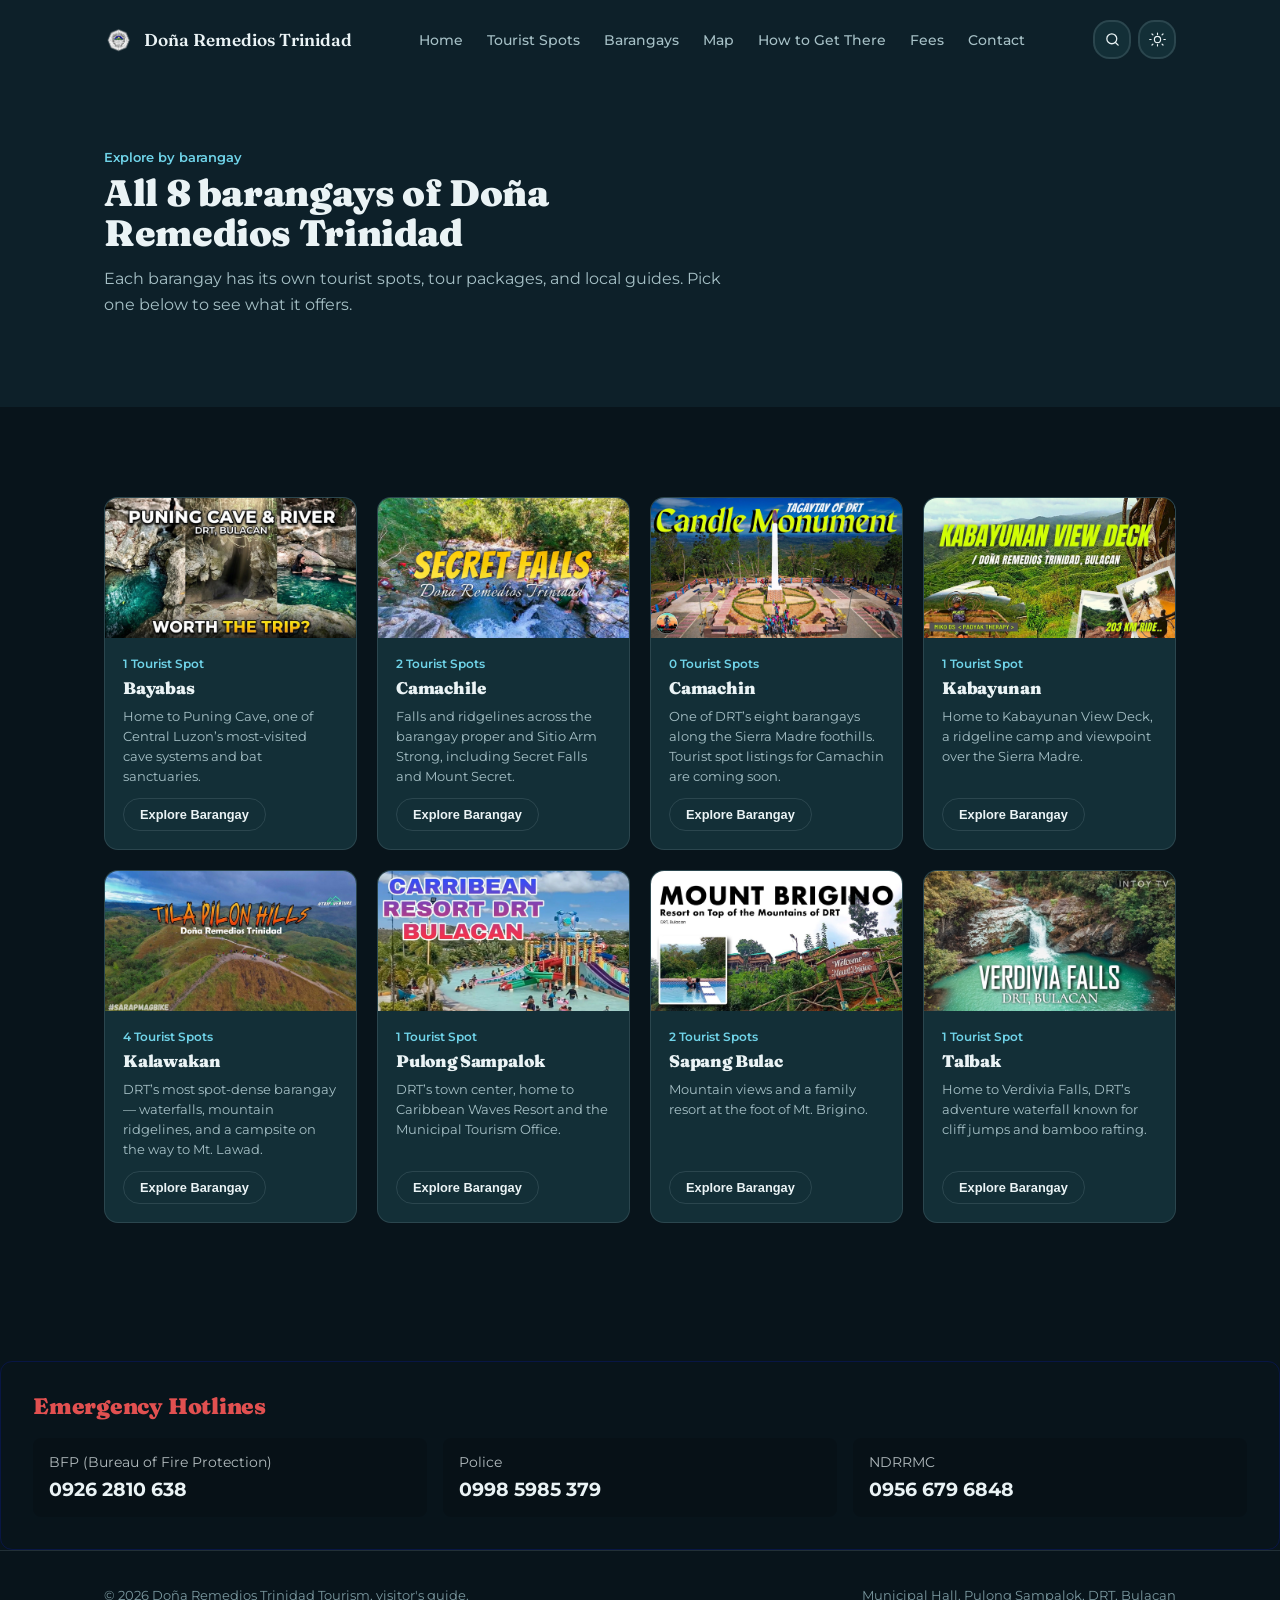
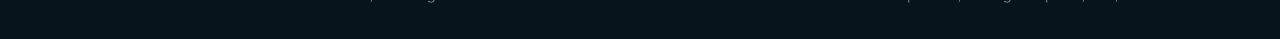
==== barangay/index.html @ 6a5c83a4 "Add files via upload" ====
<!DOCTYPE html>
<html lang="en">
<head>
<meta charset="UTF-8">
<meta name="viewport" content="width=device-width, initial-scale=1.0">
<title>Explore by Barangay — Doña Remedios Trinidad Tourism Guide</title>
<link rel="preconnect" href="https://fonts.googleapis.com">
<link rel="preconnect" href="https://fonts.gstatic.com" crossorigin>
<link rel="stylesheet" href="https://api.fontshare.com/v2/css?f[]=switzer@400,500,600,700,800&display=swap">
<link href="https://fonts.googleapis.com/css2?family=Fraunces:ital,opsz,wght@0,9..144,300;0,9..144,400;0,9..144,500;0,9..144,600;0,9..144,700;0,9..144,900;1,9..144,500&family=Montserrat:wght@400;500;600;700;800&family=Shrikhand&family=Beau+Rivage&display=swap" rel="stylesheet">
<link rel="stylesheet" href="../styles.css">
<link rel="stylesheet" href="barangays.css">
</head>
<body>

<nav id="nav">
  <div class="navwrap">
    <a href="../index.html" class="logo">
      <img src="../icon/Drtlogo.png" alt="DRT Tourism">
      Doña Remedios Trinidad
    </a>
    <ul class="navlinks" id="navlinks">
      <li><a href="../index.html">Home</a></li>
      <li><a href="../index.html#spots">Tourist Spots</a></li>
      <li><a href="index.html">Barangays</a></li>
      <li><a href="../index.html#map">Map</a></li>
      <li><a href="../index.html#getting-there">How to Get There</a></li>
      <li><a href="../index.html#fees">Fees</a></li>
      <li><a href="../index.html#contact">Contact</a></li>
    </ul>
    <div class="navtools">
      <button class="icon-btn" id="searchToggle" aria-label="Search" title="Search">
        <svg width="17" height="17" viewBox="0 0 24 24" fill="none"><circle cx="11" cy="11" r="7" stroke="currentColor" stroke-width="1.8"/><path d="M20 20L16.5 16.5" stroke="currentColor" stroke-width="1.8" stroke-linecap="round"/></svg>
      </button>
      <button class="icon-btn" id="themeToggle" aria-label="Toggle theme" title="Dark / light mode">
        <svg width="17" height="17" viewBox="0 0 24 24" fill="none"><path d="M12 3v2M12 19v2M4.2 4.2l1.4 1.4M18.4 18.4l1.4 1.4M3 12H1M23 12h-2M4.2 19.8l1.4-1.4M18.4 5.6l1.4-1.4" stroke="currentColor" stroke-width="1.6" stroke-linecap="round"/><circle cx="12" cy="12" r="4.4" stroke="currentColor" stroke-width="1.6"/></svg>
      </button>
      <button class="hamburger" id="hamburger" aria-label="Menu"><span></span><span></span><span></span></button>
    </div>
  </div>
</nav>
<div id="searchBox">
  <div class="wrap">
    <svg width="18" height="18" viewBox="0 0 24 24" fill="none"><circle cx="11" cy="11" r="7" stroke="currentColor" stroke-width="1.8"/><path d="M20 20L16.5 16.5" stroke="currentColor" stroke-width="1.8" stroke-linecap="round"/></svg>
    <input type="text" id="searchInput" placeholder="Search barangays…">
    <button class="icon-btn" id="searchClose">✕</button>
  </div>
  <div id="searchResults"></div>
</div>

<section id="brgy-directory-hero">
  <div class="wrap">
    <div class="section-head">
      <div class="eyebrow">Explore by barangay</div>
      <h2>All 8 barangays of Doña Remedios Trinidad</h2>
      <p>Each barangay has its own tourist spots, tour packages, and local guides. Pick one below to see what it offers.</p>
    </div>
  </div>
</section>

<section id="brgy-directory">
  <div class="wrap">
    <div class="brgy-directory-grid" id="brgyDirectoryGrid"></div>
  </div>
</section>

<div class="emergency-hotlines">
  <h3 id="emergency">Emergency Hotlines</h3>
  <div class="hotline-grid">
    <div class="hotline-card">
      <span class="hotline-label">BFP (Bureau of Fire Protection)</span>
      <a href="tel:09262810638" class="hotline-number">0926 2810 638</a>
    </div>
    <div class="hotline-card">
      <span class="hotline-label">Police</span>
      <a href="tel:09985985379" class="hotline-number">0998 5985 379</a>
    </div>
    <div class="hotline-card">
      <span class="hotline-label">NDRRMC</span>
      <a href="tel:09566796848" class="hotline-number">0956 679 6848</a>
    </div>
  </div>
</div>

<footer>
  <div class="wrap footer-inner">
    <span>&#xA9; 2026 Doña Remedios Trinidad Tourism, visitor's guide.</span>
    <span>Municipal Hall, Pulong Sampalok, DRT, Bulacan</span>
  </div>
</footer>

<script src="../data.js"></script>
<script src="barangay-data.js"></script>
<script src="barangay.js"></script>
</body>
</html>
---- styles.css ----
:root {
    --bg: #08141b;
    --bg-alt: #0d2029;
    --surface: #132f37;
    --surface-2: #1d4048;
    --text: #eaf3f5;
    --text-dim: #a6c0c6;
    --text-faint: #7b99a0;
    --fern: #2fa0b8;
    --river: #6fd3e8;
    --clay: #51727a;
    --border: rgba(166, 192, 198, 0.16);
    --shadow: rgba(2, 10, 14, 0.45);
    --radius-sm: 6px;
    --radius-md: 14px;
    --radius-lg: 26px;
    --maxw: 1160px;

    --drt-forest: #1f3a2e;
    --drt-moss: #4c7a5d;
    --drt-sand: #efe8d6;
    --drt-paper: #faf8f2;
    --drt-ochre: #c97d2e;
    --drt-ink: #262218;
}

body.light {
    --bg: #f3f7fa;
    --bg-alt: #e7eff3;
    --surface: #ffffff;
    --surface-2: #f5f9fa;
    --text: #10161a;
    --text-dim: #33454c;
    --text-faint: #566680;
    --fern: #1e6f86;
    --river: #177c93;
    --clay: #51727a;
    --border: rgba(16, 22, 26, 0.12);
    --shadow: rgba(16, 22, 26, 0.10);
}
.drt-marquee-eyebrow{
    
    color: var(--text);
}
h2.drt-marquee-title,
.drt-marquee-title{
    color: var(--text) !important;
    font-family: 'Shrikhand', cursive;
    font-weight: 400 !important;
    font-optical-sizing: auto;
    font-variation-settings: normal;
}.drt-marquee-title{
    color: var(--text);
    font-family: 'Shrikhand', cursive;
}
.icon-btn.active {
    background: var(--fern);
    color: #fff;
    border-color: var(--fern);
}


@media (prefers-reduced-motion: reduce) {
    * {
        transition-duration: 0.001ms !important;
    }
}


* {
    box-sizing: border-box;
    margin: 0;
    padding: 0;
}

html {
    scroll-behavior: smooth;
}

.logo img {
    height: 28px;
    width: auto;
}

body {
    font-family: 'Montserrat', sans-serif;
    background: var(--bg);
    color: var(--text);
    -webkit-font-smoothing: antialiased;
}

h1,
h2,
h3,
h4 {
    font-family: 'Fraunces', serif;
    font-weight: 900;
    font-optical-sizing: none;
    font-variation-settings: 'opsz' 9;
    letter-spacing: -0.01em;
    line-height: 1.1;
}
a {
    color: inherit;
    text-decoration: none;
}

img {
    max-width: 100%;
    display: block;
}

ul {
    list-style: none;
}

.wrap {
    max-width: var(--maxw);
    margin: 0 auto;
    padding: 0 clamp(20px, 5vw, 44px);
}

section {
    padding: 90px 0;
}

.eyebrow {
    font-size: .8rem;
    color: var(--river);
    font-weight: 600;
}

.section-head {
    max-width: 620px;
    margin-bottom: 40px;
}

.section-head.small {
    margin-bottom: 24px;
}

.section-head h2 {
    font-size: clamp(1.6rem, 3vw, 2.3rem);
    margin-top: 8px;
}

.section-head p {
    color: var(--text-dim);
    margin-top: 12px;
    font-size: 1rem;
    line-height: 1.6;
}

.btn {
    display: inline-flex;
    align-items: center;
    gap: 8px;
    padding: 12px 24px;
    border-radius: 100px;
    font-weight: 600;
    font-size: .92rem;
    border: 1px solid transparent;
    cursor: pointer;
    transition: background .2s ease, border-color .2s ease;
    font-family: 'Inter', sans-serif;
}

.btn-primary {
    background: var(--fern);
    color: #fff;
}

.btn-primary:hover {
    background: var(--river);
}

.btn-outline {
    background: transparent;
    color: var(--text);
    border-color: var(--border);
}

.btn-outline:hover {
    border-color: var(--fern);
    color: var(--fern);
}

:focus-visible {
    outline: 2px solid var(--river);
    outline-offset: 3px;
}

/* ============ NAV ============ */
#nav {
    position: fixed;
    top: 0;
    left: 0;
    right: 0;
    z-index: 500;
    background: transparent;
    border-bottom: 1px solid transparent;
    padding: 20px 0;
    transition: background .3s ease, padding .3s ease, border-color .3s ease;
}

#nav.scrolled {
    background: var(--bg);
    padding: 12px 0;
    border-bottom: 1px solid var(--border);
}

section {
    scroll-margin-top: 80px;
}

#nav .navwrap {
    max-width: var(--maxw);
    margin: 0 auto;
    padding: 0 clamp(20px, 5vw, 44px);
    display: flex;
    align-items: center;
    justify-content: space-between;
}

.logo {
    font-family: 'Fraunces', serif;
    font-weight: 600;
    font-size: 1.08rem;
    display: flex;
    align-items: center;
    gap: 9px;
}

.logo svg {
    width: 24px;
    height: 24px;
    color: var(--fern);
}

.navlinks {
    display: flex;
    gap: 24px;
}

.navlinks a {
    font-size: .86rem;
    color: var(--text-dim);
    font-weight: 500;
}

.navlinks a:hover {
    color: var(--river);
}

.hamburger {
    display: none;
    flex-direction: column;
    gap: 6px;
    background: none;
    border: none;
    cursor: pointer;
    padding: 6px;
}

.hamburger span {
    width: 22px;
    height: 2px;
    background: var(--text);
    display: block;
    transition: .2s;
}

.navtools {
    display: flex;
    align-items: center;
    gap: 7px;
}

.icon-btn {
    width: 38px;
    height: 39px;
    border-radius: 43%;
    border: 2px solid var(--border);
    background: var(--surface);
    display: flex;
    align-items: center;
    justify-content: center;
    cursor: pointer;
    color: var(--text);
    flex-shrink: 0;
    transition: border-color .2s, color .2s;
}

.icon-btn:hover {
    border-color: var(--river);
    color: var(--river);
}

#searchBox {
    position: fixed;
    top: 0;
    left: 0;
    right: 0;
    background: var(--bg);
    z-index: 600;
    padding: 20px 0;
    transform: translateY(-100%);
    transition: transform .3s ease;
    border-bottom: 1px solid var(--border);
}

#searchBox.open {
    transform: translateY(0);
}

#searchBox .wrap {
    display: flex;
    gap: 14px;
    align-items: center;
}

#searchBox input {
    flex: 1;
    background: var(--surface);
    border: 1px solid var(--border);
    border-radius: 100px;
    padding: 12px 20px;
    color: var(--text);
    font-size: 1rem;
    font-family: 'Inter', sans-serif;
}

#searchResults {
    max-width: var(--maxw);
    margin: 12px auto 0;
    padding: 0 clamp(20px, 5vw, 44px);
    display: flex;
    flex-direction: column;
    gap: 6px;
    max-height: 60vh;
    overflow-y: auto;
}

#searchResults div {
    padding: 10px 14px;
    border-radius: var(--radius-sm);
    cursor: pointer;
    color: var(--text-dim);
    font-size: .92rem;
}

#searchResults div:hover {
    background: var(--surface);
    color: var(--text);
}

@media(max-width:900px) {
    .navlinks {
        position: fixed;
        top: 0;
        right: 0;
        height: 100vh;
        width: min(300px, 80vw);
        background: var(--bg);
        flex-direction: column;
        padding: 90px 30px 40px;
        gap: 20px;
        transform: translateX(100%);
        transition: transform .3s ease;
        box-shadow: -16px 0 32px var(--shadow);
        z-index: 550;
    }

    .navlinks.open {
        transform: translateX(0);
    }

    .hamburger {
        display: flex;
    }
}

/* ============ HOME ============ */
#home {
    position: relative;
    min-height: 100svh;
    padding: 0;
    overflow: hidden;
    display: flex;
    flex-direction: column;
}

.hero-media {
    position: absolute;
    inset: 0;
    z-index: 0;
}

.hero-media img {
    width: 100%;
    height: 100%;
    object-fit: cover;
}

.hero-scrim {
    position: absolute;
    inset: 0;
    z-index: 1;
    background: linear-gradient(180deg, rgba(4, 8, 16, .45) 0%, rgba(4, 8, 16, .78) 55%, var(--bg) 100%);
}

.hero-inner {
    position: relative;
    z-index: 2;
    max-width: 680px;
    flex: 1;
    display: flex;
    flex-direction: column;
    justify-content: center;
    padding-top: 73px;
    padding-bottom: 0px;
    padding-left: clamp(16px, 3vw, 28px);
    margin: 160px;
}
@media(max-width:900px){
    .hero-inner{
        align-self: fle-start;
        width:100%;
        max-width: 90%;
        padding-left: clamp(32px, 5vw, 24px);
        padding-right: clamp(20px, 5vw, 24px);
        margin:0;
        text-align:left;
    }
    .hero-title{ font-size:clamp(2rem, 9vw, 3rem); }
    .hero-title .line.accent{ font-size:clamp(2.2rem, 9.5vw, 3.4rem); }
}
.hero-eyebrow {
    display: inline-flex;
    align-items: center;
    gap: 10px;
    padding: 7px 16px 7px 8px;
    border: 1px solid rgba(255, 255, 255, 0.18);
    border-radius: 100px;
    font-size: .82rem;
    color: rgba(255, 255, 255, .85);
    margin-bottom: 26px;
    background: rgba(14, 24, 38, .35);
    backdrop-filter: blur(6px);
    animation: heroUp .7s ease both;
}

.hero-eyebrow .dot {
    width: 8px;
    height: 8px;
    border-radius: 50%;
    background: var(--river);
    box-shadow: 0 0 0 4px rgba(111, 211, 232, .28);
}

.hero-title {
    font-family: 'Switzer', 'Inter', sans-serif;
    font-size: clamp(2.6rem, 7vw, 4.6rem);
    font-weight: 800;
    letter-spacing: 0.07em;
    color: #fff;
}

.hero-title .line {
    font-family: 'Beau Rivage', cursive;
    display: block;
    font-size : 29px;
    animation: heroUp .8s ease both;
}

.hero-title .line.accent {
    font-family: 'Fraunces', serif;
    font-weight: bold;
    font-style: oblique;
    color: white;
    font-size: 50px;
    line-height: 0.97;
    margin-top: 2px;
    animation-delay: .08s;
    letter-spacing: 0;
}

.hero-tagline {
    font-size: 12px;
    color: rgba(255, 255, 255, .88);
    margin: 20px 0 8px;
    font-style: italic;
    font-weight: 580;
    animation: heroUp .8s ease .16s both;
}

.hero-desc {
    color: rgba(255, 255, 255, .78);
    font-size: 15px;
    max-width: 520px;
    line-height: 1.6;
    margin-bottom: 22px;
    animation: heroUp .8s ease .24s both;
}

.hero-ctas {
    display: flex;
    gap: 15px;
    flex-wrap: wrap;
    animation: heroUp .8s ease .32s both;
}

.hero-ctas .btn-outline {
    color: #fff;
    border-color: rgba(255, 255, 255, .4);
}

.hero-ctas .btn-outline:hover {
    border-color: var(--fern);
    color: #fff;
    background: rgba(255, 255, 255, .08);
}

@keyframes heroUp {
    from {
        opacity: 0;
        transform: translateY(16px);
    }

    to {
        opacity: 1;
        transform: translateY(0);
    }
}

.home-below {
    position: relative;
    z-index: 2;
    padding-top: 31px;
    padding-bottom: 42px;
}

.home-below .section-head h2 {
    color: #fff;
}

@media(prefers-reduced-motion:reduce) {

    .hero-eyebrow,
    .hero-title .line,
    .hero-tagline,
    .hero-desc,
    .hero-ctas {
        animation: none;
    }
}

.featured-grid {
    display: grid;
    grid-template-columns: repeat(3, 1fr);
    gap: 22px;
    margin-bottom: 50px;
}

.featured-card {
    background: var(--surface);
    border: 1px solid var(--border);
    border-radius: var(--radius-md);
    overflow: hidden;
    cursor: pointer;
}

.featured-card .fc-media {
    height: 150px;
}

.featured-card .fc-media img,
.featured-card .fc-media svg {
    width: 100%;
    height: 100%;
    object-fit: cover;
}

.featured-card .fc-body {
    padding: 16px 18px;
}

.featured-card h4 {
    font-size: 1.02rem;
}

.featured-card .loc {
    color: var(--river);
    font-size: .76rem;
    font-weight: 600;
    margin-top: 4px;
}

@media(max-width:900px) {
    .featured-grid {
        grid-template-columns: 1fr 1fr;
    }
}

@media(max-width:560px) {
    .featured-grid {
        grid-template-columns: 1fr;
    }
}

.quicknav {
    display: flex;
    flex-wrap: wrap;
    gap: 12px;
    border-top: 1px solid var(--border);
    padding-top: 28px;
}

.quicknav a {
    padding: 9px 18px;
    border-radius: 100px;
    border: 1px solid var(--border);
    font-size: .85rem;
    color: var(--text-dim);
    font-weight: 500;
}

.quicknav a:hover {
    border-color: var(--fern);
    color: var(--fern);
}

/* ============ TOURIST SPOTS ============ */
#spots {
    background: var(--bg-alt);
}

.spot-filters {
    display: flex;
    gap: 10px;
    flex-wrap: wrap;
    margin-bottom: 30px;
}

.filter-btn {
    padding: 9px 18px;
    border-radius: 100px;
    border: 1px solid var(--border);
    background: transparent;
    color: var(--text-dim);
    font-size: .84rem;
    cursor: pointer;
    font-family: 'Inter', sans-serif;
    font-weight: 500;
}

.filter-btn.active {
    background: var(--fern);
    color: #fff;
    border-color: var(--fern);
}

.spot-grid {
    display: grid;
    grid-template-columns: repeat(3, 1fr);
    gap: 24px;
}

.spot-card {
    background: var(--surface);
    border: 1px solid var(--border);
    border-radius: var(--radius-md);
    overflow: hidden;
    cursor: pointer;
    display: flex;
    flex-direction: column;
}

.spot-media {
    height: 180px;
}

.spot-media img,
.spot-media svg {
    width: 100%;
    height: 100%;
    object-fit: cover;
}

.spot-body {
    padding: 20px;
    display: flex;
    flex-direction: column;
    gap: 8px;
    flex: 1;
}

.spot-body .loc {
    color: var(--river);
    font-size: .76rem;
    font-weight: 600;
}

.spot-body h3 {
    font-size: 1.12rem;
}

.spot-body p {
    color: var(--text-dim);
    font-size: .88rem;
    line-height: 1.55;
    flex: 1;
}

.spot-facts {
    display: flex;
    flex-wrap: wrap;
    gap: 8px;
    font-size: .76rem;
    color: var(--text-faint);
}

.spot-facts span {
    border: 1px solid var(--border);
    border-radius: 100px;
    padding: 4px 10px;
    display: inline-flex;
    align-items: center;
    gap: 5px;
}

.meta-icon {
    width: 14px;
    height: 14px;
    object-fit: contain;
    display: inline-block;
    vertical-align: -2px;
    margin-right: 5px;
}
.meta-icon {
    filter: brightness(0) invert(1);
    transition: filter 0.3s ease;
}

body.light .meta-icon {
    filter: none;
}

.dm-meta .k {
    display: flex;
    align-items: center;
}

@media(max-width:980px) {
    .spot-grid {
        grid-template-columns: 1fr 1fr;
    }
}

@media(max-width:620px) {
    .spot-grid {
        grid-template-columns: 1fr;
    }
}

/* ============ MAP ============ */
.map-grid {
    display: grid;
    grid-template-columns: 1.3fr 1fr;
    gap: 28px;
    align-items: start;
}

.map-frame {
    border-radius: var(--radius-lg);
    overflow: hidden;
    border: 1px solid var(--border);
    height: 420px;
}

.map-frame iframe {
    width: 100%;
    height: 100%;
    border: 0;
}

.map-list {
    display: flex;
    flex-direction: column;
    gap: 12px;
    max-height: 420px;
    overflow-y: auto;
}

.map-item {
    background: var(--surface);
    border: 1px solid var(--border);
    border-radius: var(--radius-md);
    padding: 16px;
    cursor: pointer;
}

.map-item.active {
    border-color: var(--fern);
}

.map-item h4 {
    font-size: .96rem;
    font-weight: 600;
    font-family: 'Inter', sans-serif;
}

.map-item p {
    color: var(--text-faint);
    font-size: .78rem;
    margin-top: 4px;
}

@media(max-width:900px) {
    .map-grid {
        grid-template-columns: 1fr;
    }

    .map-frame {
        height: 320px;
    }

    .map-list {
        max-height: none;
    }
}

/* ============ HOW TO GET THERE ============ */
.route-steps {
    display: flex;
    flex-direction: column;
    gap: 0;
    max-width: 720px;
}

.route-step {
    display: grid;
    grid-template-columns: 44px 1fr;
    gap: 18px;
    padding-bottom: 28px;
    position: relative;
}

.route-step:last-child {
    padding-bottom: 0;
}

.route-num {
    width: 36px;
    height: 36px;
    border-radius: 50%;
    background: var(--surface);
    border: 1px solid var(--border);
    display: flex;
    align-items: center;
    justify-content: center;
    font-family: 'Fraunces', serif;
    font-weight: 600;
    color: var(--fern);
    z-index: 2;
}

.route-step:not(:last-child)::before {
    content: '';
    position: absolute;
    left: 18px;
    top: 40px;
    bottom: 0;
    width: 1px;
    background: var(--border);
}

.route-step h4 {
    font-size: 1rem;
    margin-bottom: 6px;
}

.route-step p {
    color: var(--text-dim);
    font-size: .9rem;
    line-height: 1.6;
}

/* ============ FEES ============ */
#fees {
    background: var(--bg-alt);
}

.info-grid {
    display: grid;
    grid-template-columns: repeat(3, 1fr);
    gap: 20px;
    margin-bottom: 50px;
}

.info-card {
    background: var(--surface);
    border: 1px solid var(--border);
    border-radius: var(--radius-md);
    padding: 22px;
}

.info-card h4 {
    font-size: .98rem;
    margin-bottom: 8px;
    font-family: 'Inter', sans-serif;
    font-weight: 600;
}

.info-card p {
    color: var(--text-dim);
    font-size: .87rem;
    line-height: 1.6;
}

@media(max-width:900px) {
    .info-grid {
        grid-template-columns: 1fr 1fr;
    }
}

@media(max-width:560px) {
    .info-grid {
        grid-template-columns: 1fr;
    }
}

.rules-block {
    max-width: 680px;
}

.rules-block h3 {
    font-size: 1.15rem;
    margin-bottom: 16px;
}

.rules-list li{color:var(--text-dim); font-size:.92rem; line-height:1.6; padding:10px 0; border-top:1px solid var(--border);}
.rules-list li:first-child{border-top:none;}

.about-grid {
    display: grid;
    grid-template-columns: 1.2fr 1fr;
    gap: 44px;
    align-items: start;
}

.about-text {
    color: var(--text-dim);
    font-size: 1rem;
    line-height: 1.75;
}

.office-card {
    background: var(--surface);
    border: 1px solid var(--border);
    border-radius: var(--radius-md);
    padding: 26px;
}

.office-card h4 {
    font-size: 1.02rem;
    margin-bottom: 10px;
}

.office-card p {
    color: var(--text-dim);
    font-size: .9rem;
    line-height: 1.6;
}

.office-card p.muted {
    color: var(--text-faint);
    font-size: .82rem;
    margin-top: 10px;
}

@media(max-width:800px) {
    .about-grid {
        grid-template-columns: 1fr;
    }
}

/* ============ CONTACT ============ */
.contact-grid {
    display: grid;
    grid-template-columns: repeat(2, 1fr);
    gap: 18px;
}

.contact-card {
    background: var(--surface);
    border: 1px solid var(--border);
    border-radius: var(--radius-md);
    padding: 22px;
}

.contact-card .label {
    font-size: .76rem;
    color: var(--text-faint);
    font-weight: 600;
    margin-bottom: 8px;
}

.contact-card .value {
    font-size: .96rem;
    line-height: 1.5;
}

@media(max-width:600px) {
    .contact-grid {
        grid-template-columns: 1fr;
    }
}

/* ============ FOOTER ============ */
footer {
    padding: 36px 0;
    border-top: 1px solid var(--border);
}

.footer-inner {
    display: flex;
    justify-content: space-between;
    flex-wrap: wrap;
    gap: 8px;
    color: var(--text-faint);
    font-size: .82rem;
}

/* ============ PLACE DETAILS MODAL ============ */
#detailModal {
    position: fixed;
    inset: 0;
    background: rgba(6, 14, 10, .88);
    z-index: 900;
    display: none;
    align-items: center;
    justify-content: center;
    padding: 30px;
}

#detailModal.open {
    display: flex;
}

.dm-inner {
    max-width: 620px;
    width: 100%;
    max-height: 88vh;
    overflow-y: auto;
    background: var(--surface);
    border-radius: var(--radius-md);
    border: 1px solid var(--border);
}

.dm-media {
    height: 280px;
}

.dm-media img,
.dm-media svg {
    width: 100%;
    height: 100%;
    object-fit: cover;
    display: block;
}

.dm-body {
    padding: 26px 28px 30px;
}

.dm-tag {
    color: var(--river);
    font-size: .78rem;
    font-weight: 600;
    margin-bottom: 6px;
}

.dm-desc {
    color: var(--text-dim);
    font-size: .92rem;
    line-height: 1.65;
    margin: 14px 0 20px;
}

.dm-meta {
    display: grid;
    grid-template-columns: 1fr 1fr;
    gap: 14px 20px;
    margin-bottom: 24px;
}

.dm-meta div {
    padding: 12px 0;
    border-bottom: 1px solid var(--border);
}

.dm-meta div:last-child {
    border-bottom: none;
}

.dm-meta .k {
    font-size: .72rem;
    color: var(--text-faint);
    font-weight: 600;
}

.dm-meta .v {
    font-size: .86rem;
    margin-top: 4px;
}
.dm-close {
    position: fixed;
    top: 24px;
    right: clamp(20px, 5vw, 44px);
    color: var(--text);
    background: none;
    border: none;
    font-size: 1.1rem;
    cursor: pointer;
    z-index: 20;
}

.drt-marquee-section {
    margin-top: -31px;
    color: #fff;
    padding: 3.3rem 1.4rem;
    text-align: center;
}

.drt-marquee-eyebrow {
    font-size: 0.9rem;
    opacity: 0.75;
    margin: 0 0 0.4rem;
}

.drt-marquee-title {
    font-size: clamp(1.5rem, 3vw, 2.2rem);
    margin: 0 auto 2.5rem;
    max-width: 32ch;
    font-family: system-ui, -apple-system, "Segoe UI", sans-serif;
}

.drt-marquee-grid {
    display: flex;
    gap: 1rem;
    max-width: 1100px;
    height: 62vh;
    min-height: 420px;
    max-height: 640px;
    margin: 0 auto;
    overflow: hidden;
    -webkit-mask-image: linear-gradient(to bottom, transparent, #000 12%, #000 88%, transparent);
    mask-image: linear-gradient(to bottom, transparent, #000 12%, #000 88%, transparent);
}

.drt-marquee-col {
    flex: 1;
    overflow: hidden;
    position: relative;
}

/* Stagger columns up/down slightly for the offset look */
.drt-marquee-col:nth-child(2n) {
    margin-top: -50px;
}

.drt-marquee-col:nth-child(3n) {
    margin-top: -110px;
}

.drt-marquee-track {
    display: flex;
    flex-direction: column;
    gap: 1rem;
    animation: drt-marquee-up 26s linear infinite;
}

.drt-marquee-col.drt-reverse .drt-marquee-track {
    animation-name: drt-marquee-down;
}

.drt-marquee-item {
    border-radius: 10px;
    overflow: hidden;
    aspect-ratio: 8 / 3;
    cursor: pointer;
    flex-shrink: 0;
}

.drt-marquee-item img {
    width: 100%;
    height: 100%;
    object-fit: cover;
    display: block;
}

@keyframes drt-marquee-up {
    from {
        transform: translateY(0);
    }

    to {
        transform: translateY(-50%);
    }
}

@keyframes drt-marquee-down {
    from {
        transform: translateY(-50%);
    }

    to {
        transform: translateY(0);
    }
}

@media (max-width: 700px) {
    .drt-marquee-grid {
        gap: 0.6rem;
    }

    .drt-marquee-col:nth-child(n+4) {
        display: none;
    }
}

@media (prefers-reduced-motion: reduce) {
    .drt-marquee-track {
        animation: none;
    }
}

/* Marquee lightbox */
.drt-marquee-lightbox {
    display: none;
    position: fixed;
    inset: 0;
    background: rgba(0, 0, 0, 0.92);
    z-index: 1000;
    align-items: center;
    justify-content: center;
    flex-direction: column;
    padding: 2rem 1rem;
}

.drt-marquee-lightbox.drt-open {
    display: flex;
}

.drt-marquee-lightbox-img {
    max-width: min(90vw, 800px);
    max-height: 72vh;
    border-radius: 8px;
    box-shadow: 0 10px 40px rgba(0, 0, 0, 0.5);
}

.drt-marquee-lightbox-caption {
    color: #f2ede0;
    text-align: center;
    margin-top: 1rem;
    font-family: system-ui, sans-serif;
}

.drt-marquee-lightbox-close {
    position: absolute;
    top: 1.2rem;
    right: 1.5rem;
    background: none;
    border: none;
    color: #fff;
    font-size: 2rem;
    line-height: 1;
    cursor: pointer;
}

.dm-slider {
    position: relative;
    width: 100%;
    height: 100%;
}

.dm-slide {
    width: 100%;
    height: 100%;
    object-fit: cover;
    display: block;
}

.dm-slide-prev,
.dm-slide-next {
    position: absolute;
    top: 50%;
    transform: translateY(-50%);
    background: rgba(0, 0, 0, 0.45);
    color: #fff;
    border: none;
    width: 2.6rem;
    height: 2.6rem;
    border-radius: 50%;
    font-size: 1.6rem;
    cursor: pointer;
    z-index: 5;
}

.dm-slide-prev {
    left: 0.8rem;
}

.dm-slide-next {
    right: 0.8rem;
}

.dm-slide-prev:hover,
.dm-slide-next:hover {
    background: rgba(0, 0, 0, 0.65);
}

.dm-slide-dots {
    position: absolute;
    bottom: 0.8rem;
    left: 50%;
    transform: translateX(-50%);
    display: flex;
    gap: 0.4rem;
    z-index: 5;
}

.dm-dot {
    width: 8px;
    height: 8px;
    border-radius: 50%;
    background: rgba(255, 255, 255, 0.5);
    cursor: pointer;
}

.dm-dot.active {
    background: #fff;
}

.emergency-hotlines {
    margin-top: 3rem;
    padding: 2rem;
    border-radius: 12px;
    border: 1px solid rgba(11, 32, 236, 0.2);
}

.emergency-hotlines h3 {
    margin-bottom: 1.2rem;
    font-size: 1.4rem;
}

.hotline-grid {
    display: grid;
    grid-template-columns: repeat(auto-fit, minmax(200px, 1fr));
    gap: 1rem;
}

.hotline-card {
    display: flex;
    flex-direction: column;
    gap: 0.4rem;
    padding: 1rem;
    border-radius: 8px;
    background: rgba(0, 0, 0, 0.15);
}

#emergency {
    color: rgba(239, 84, 84, 0.94);
}

.hotline-label {
    font-size: 0.85rem;
    opacity: 0.75;
}

.hotline-number {
    font-size: 1.2rem;
    font-weight: 700;
    text-decoration: none;
    color: inherit;
}
---- barangay/barangays.css ----
/*
  barangays.css
  -------------
  Styles for the new Barangay Tourism Directory pages only.
  Reuses the existing design tokens from ../styles.css (--surface, --border,
  --radius-md, --fern, --river, --text, --text-dim, --text-faint, --maxw)
  and the existing .btn / .spot-card / .contact-card / .eyebrow patterns.
  Nothing in ../styles.css is overridden here.
*/

/* ============ BARANGAY HERO ============ */
#brgy-hero {
  position: relative;
  min-height: 58vh;
  overflow: hidden;
  display: flex;
  flex-direction: column;
  justify-content: flex-end;
  padding: 140px 0 56px;
}

#brgy-hero .hero-inner {
  position: relative;
  z-index: 2;
  max-width: 680px;
  margin: 0;
  padding: 0 clamp(20px, 5vw, 44px);
}

#brgy-hero .hero-title {
  font-size: clamp(2.2rem, 6vw, 3.6rem);
}

.brgy-back-link {
  display: inline-flex;
  align-items: center;
  gap: 6px;
  color: rgba(255, 255, 255, 0.82);
  font-size: 0.84rem;
  font-weight: 500;
  margin-bottom: 18px;
}

.brgy-back-link:hover {
  color: #fff;
}

.brgy-stats {
  display: flex;
  flex-wrap: wrap;
  gap: 10px;
  margin-top: 22px;
}

.brgy-stat {
  display: inline-flex;
  align-items: center;
  gap: 6px;
  padding: 8px 16px;
  border-radius: 100px;
  border: 1px solid rgba(255, 255, 255, 0.28);
  background: rgba(14, 24, 38, 0.35);
  backdrop-filter: blur(6px);
  color: #fff;
  font-size: 0.82rem;
  font-weight: 500;
}

/* ============ SHARED SECTION BITS ============ */
.brgy-section-note {
  color: var(--text-faint);
  font-size: 0.82rem;
  margin-top: 10px;
  max-width: 620px;
}

.empty-state {
  background: var(--surface);
  border: 1px solid var(--border);
  border-radius: var(--radius-md);
  padding: 30px;
  color: var(--text-dim);
  font-size: 0.92rem;
  line-height: 1.6;
  max-width: 620px;
}

.empty-state strong {
  display: block;
  color: var(--text);
  font-family: 'Fraunces', serif;
  font-size: 1.05rem;
  margin-bottom: 8px;
}

/* ============ TOUR PACKAGES ============ */
#brgy-packages {
  background: var(--bg-alt);
}

.package-grid {
  display: grid;
  grid-template-columns: repeat(2, 1fr);
  gap: 22px;
}

.package-card {
  background: var(--surface);
  border: 1px solid var(--border);
  border-radius: var(--radius-md);
  padding: 26px;
  display: flex;
  flex-direction: column;
  gap: 14px;
}

.package-head {
  display: flex;
  justify-content: space-between;
  align-items: flex-start;
  gap: 12px;
}

.package-head h3 {
  font-size: 1.12rem;
}

.package-badge {
  flex-shrink: 0;
  font-size: 0.7rem;
  font-weight: 600;
  color: var(--river);
  border: 1px solid var(--border);
  border-radius: 100px;
  padding: 4px 10px;
  white-space: nowrap;
}

.package-price {
  font-family: 'Fraunces', serif;
  font-weight: 700;
  font-size: 1.3rem;
  color: var(--fern);
}

.package-meta {
  display: flex;
  flex-wrap: wrap;
  gap: 8px;
  font-size: 0.76rem;
  color: var(--text-faint);
}

.package-meta span {
  border: 1px solid var(--border);
  border-radius: 100px;
  padding: 4px 10px;
}

.package-cols {
  display: grid;
  grid-template-columns: 1fr 1fr;
  gap: 16px;
}

.package-col h5 {
  font-family: 'Inter', sans-serif;
  font-size: 0.76rem;
  color: var(--text-faint);
  font-weight: 600;
  margin-bottom: 8px;
}

.package-col ul li {
  color: var(--text-dim);
  font-size: 0.85rem;
  line-height: 1.6;
  padding: 6px 0;
  border-top: 1px solid var(--border);
}

.package-col ul li:first-child {
  border-top: none;
}

.package-card .package-desc {
  color: var(--text-dim);
  font-size: 0.86rem;
  line-height: 1.6;
}

.package-card .btn {
  align-self: flex-start;
  margin-top: 4px;
}

@media (max-width: 800px) {
  .package-grid {
    grid-template-columns: 1fr;
  }
  .package-cols {
    grid-template-columns: 1fr;
  }
}

/* ============ LOCAL TOUR GUIDES ============ */
.guide-grid {
  display: grid;
  grid-template-columns: repeat(3, 1fr);
  gap: 22px;
}

.guide-card {
  background: var(--surface);
  border: 1px solid var(--border);
  border-radius: var(--radius-md);
  padding: 22px;
  display: flex;
  flex-direction: column;
  gap: 10px;
}

.guide-top {
  display: flex;
  align-items: center;
  gap: 12px;
}

.guide-avatar {
  width: 46px;
  height: 46px;
  border-radius: 50%;
  background: var(--surface-2);
  border: 1px solid var(--border);
  display: flex;
  align-items: center;
  justify-content: center;
  font-family: 'Fraunces', serif;
  font-weight: 700;
  color: var(--fern);
  flex-shrink: 0;
  overflow: hidden;
}

.guide-avatar img {
  width: 100%;
  height: 100%;
  object-fit: cover;
}

.guide-name {
  font-size: 1rem;
  font-family: 'Fraunces', serif;
  font-weight: 700;
}

.guide-role {
  color: var(--river);
  font-size: 0.76rem;
  font-weight: 600;
}

.guide-tags {
  display: flex;
  flex-wrap: wrap;
  gap: 6px;
}

.guide-tags span {
  border: 1px solid var(--border);
  border-radius: 100px;
  padding: 3px 10px;
  font-size: 0.74rem;
  color: var(--text-faint);
}

.guide-desc {
  color: var(--text-dim);
  font-size: 0.85rem;
  line-height: 1.55;
}

.guide-contact {
  font-size: 0.86rem;
  font-weight: 600;
  color: var(--text);
  margin-top: auto;
}

@media (max-width: 980px) {
  .guide-grid {
    grid-template-columns: 1fr 1fr;
  }
}

@media (max-width: 620px) {
  .guide-grid {
    grid-template-columns: 1fr;
  }
}

/* ============ BARANGAY CONTACT ============ */
.contact-card .value a {
  color: var(--river);
}

.contact-fallback {
  margin-top: 18px;
  color: var(--text-faint);
  font-size: 0.84rem;
}

.contact-fallback a {
  color: var(--river);
  font-weight: 600;
}

/* ============ MINI GALLERY ============ */
#brgy-gallery {
  background: var(--bg-alt);
}

.brgy-gallery-grid {
  display: grid;
  grid-template-columns: repeat(4, 1fr);
  gap: 14px;
}

.brgy-gallery-item {
  border-radius: var(--radius-md);
  overflow: hidden;
  aspect-ratio: 4 / 3;
  cursor: pointer;
  border: 1px solid var(--border);
}

.brgy-gallery-item img {
  width: 100%;
  height: 100%;
  object-fit: cover;
  display: block;
  transition: transform 0.4s ease;
}

.brgy-gallery-item:hover img {
  transform: scale(1.05);
}

@media (max-width: 900px) {
  .brgy-gallery-grid {
    grid-template-columns: repeat(3, 1fr);
  }
}

@media (max-width: 560px) {
  .brgy-gallery-grid {
    grid-template-columns: repeat(2, 1fr);
  }
}

/* ============ BARANGAY DIRECTORY (barangays/index.html) ============ */
#brgy-directory-hero {
  padding: 150px 0 50px;
  background: var(--bg-alt);
}

.brgy-directory-grid {
  display: grid;
  grid-template-columns: repeat(4, 1fr);
  gap: 20px;
}

.brgy-directory-card {
  background: var(--surface);
  border: 1px solid var(--border);
  border-radius: var(--radius-md);
  overflow: hidden;
  display: flex;
  flex-direction: column;
}

.brgy-directory-media {
  height: 140px;
}

.brgy-directory-media img,
.brgy-directory-media svg {
  width: 100%;
  height: 100%;
  object-fit: cover;
  display: block;
}

.brgy-directory-body {
  padding: 18px;
  display: flex;
  flex-direction: column;
  gap: 8px;
  flex: 1;
}

.brgy-directory-body h3 {
  font-size: 1.05rem;
}

.brgy-directory-count {
  color: var(--river);
  font-size: 0.78rem;
  font-weight: 600;
}

.brgy-directory-body p {
  color: var(--text-dim);
  font-size: 0.84rem;
  line-height: 1.5;
  flex: 1;
}

.brgy-directory-body .btn {
  align-self: flex-start;
  margin-top: 4px;
  padding: 8px 16px;
  font-size: 0.8rem;
}

@media (max-width: 1000px) {
  .brgy-directory-grid {
    grid-template-columns: 1fr 1fr;
  }
}

@media (max-width: 560px) {
  .brgy-directory-grid {
    grid-template-columns: 1fr;
  }
}
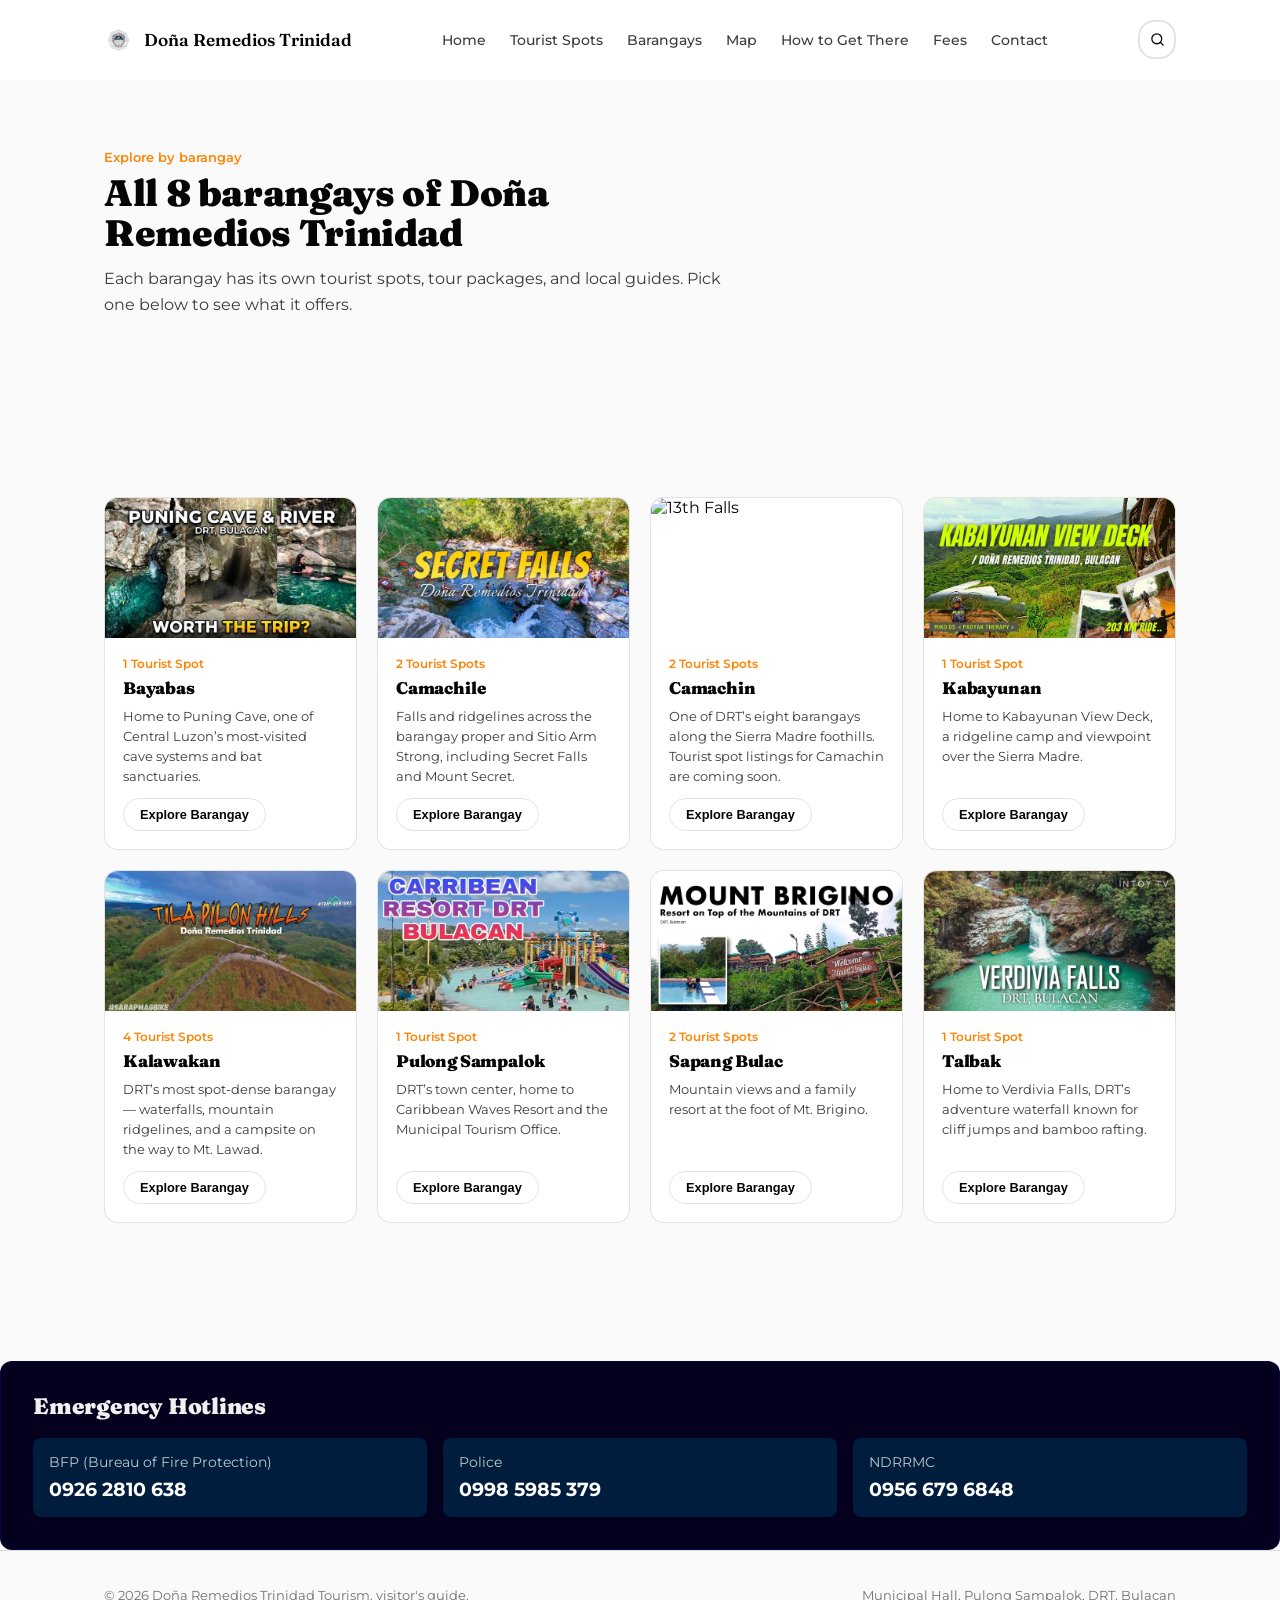
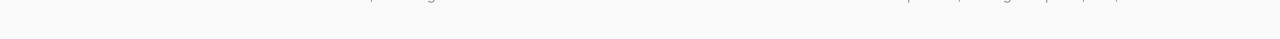
==== commit 7504e239: "Add files via upload" ====
--- a/barangay/index.html
+++ b/barangay/index.html
@@ -31,9 +31,6 @@
     <div class="navtools">
       <button class="icon-btn" id="searchToggle" aria-label="Search" title="Search">
         <svg width="17" height="17" viewBox="0 0 24 24" fill="none"><circle cx="11" cy="11" r="7" stroke="currentColor" stroke-width="1.8"/><path d="M20 20L16.5 16.5" stroke="currentColor" stroke-width="1.8" stroke-linecap="round"/></svg>
-      </button>
-      <button class="icon-btn" id="themeToggle" aria-label="Toggle theme" title="Dark / light mode">
-        <svg width="17" height="17" viewBox="0 0 24 24" fill="none"><path d="M12 3v2M12 19v2M4.2 4.2l1.4 1.4M18.4 18.4l1.4 1.4M3 12H1M23 12h-2M4.2 19.8l1.4-1.4M18.4 5.6l1.4-1.4" stroke="currentColor" stroke-width="1.6" stroke-linecap="round"/><circle cx="12" cy="12" r="4.4" stroke="currentColor" stroke-width="1.6"/></svg>
       </button>
       <button class="hamburger" id="hamburger" aria-label="Menu"><span></span><span></span><span></span></button>
     </div>
--- a/styles.css
+++ b/styles.css
@@ -1,17 +1,20 @@
-
 :root {
-    --bg: #08141b;
-    --bg-alt: #0d2029;
-    --surface: #132f37;
-    --surface-2: #1d4048;
-    --text: #eaf3f5;
-    --text-dim: #a6c0c6;
-    --text-faint: #7b99a0;
-    --fern: #2fa0b8;
-    --river: #6fd3e8;
-    --clay: #51727a;
-    --border: rgba(166, 192, 198, 0.16);
-    --shadow: rgba(2, 10, 14, 0.45);
+    --bg: #fafafa;
+    --bg-alt: #f5f5f5#f5f5f5;
+    --surface: #FFFFFF;
+    --surface-2: #F6F0E3;
+    --text: #060504;
+    --text-dim: rgba(4, 4, 3, 0.78);
+    --text-faint: rgba(0, 0, 0, 0.55);
+    --fern: #c97d2e;
+    --river: #ff8507;
+    --verdigris: #2C6E6A;
+    --keppel: #3E8F79;
+    --tea-green: #E4D9BE;
+    --gold: #C97D2E;
+    --clay: #8A6A4A;
+    --border: rgba(36, 31, 22, 0.12);
+    --shadow: rgba(36, 31, 22, 0.12);
     --radius-sm: 6px;
     --radius-md: 14px;
     --radius-lg: 26px;
@@ -22,22 +25,7 @@
     --drt-sand: #efe8d6;
     --drt-paper: #faf8f2;
     --drt-ochre: #c97d2e;
-    --drt-ink: #262218;
-}
-
-body.light {
-    --bg: #f3f7fa;
-    --bg-alt: #e7eff3;
-    --surface: #ffffff;
-    --surface-2: #f5f9fa;
-    --text: #10161a;
-    --text-dim: #33454c;
-    --text-faint: #566680;
-    --fern: #1e6f86;
-    --river: #177c93;
-    --clay: #51727a;
-    --border: rgba(16, 22, 26, 0.12);
-    --shadow: rgba(16, 22, 26, 0.10);
+    --drt-ink: #000000;
 }
 .drt-marquee-eyebrow{
     
@@ -185,6 +173,13 @@
     border-color: var(--fern);
     color: var(--fern);
 }
+.btn-icon{
+    background-color: #d66d00;
+    color: #fff;
+}
+.btn-icon:hover {
+    background: var(--river);
+}
 
 :focus-visible {
     outline: 2px solid var(--river);
@@ -193,12 +188,12 @@
 
 /* ============ NAV ============ */
 #nav {
+    background-color: #fff;
     position: fixed;
     top: 0;
     left: 0;
     right: 0;
     z-index: 500;
-    background: transparent;
     border-bottom: 1px solid transparent;
     padding: 20px 0;
     transition: background .3s ease, padding .3s ease, border-color .3s ease;
@@ -456,7 +451,7 @@
     height: 8px;
     border-radius: 50%;
     background: var(--river);
-    box-shadow: 0 0 0 4px rgba(111, 211, 232, .28);
+    box-shadow: 0 0 0 4px rgba(44, 110, 106, .28);
 }
 
 .hero-title {
@@ -739,12 +734,9 @@
     margin-right: 5px;
 }
 .meta-icon {
-    filter: brightness(0) invert(1);
+    filter: brightness(0);
+    opacity: 0.75;
     transition: filter 0.3s ease;
-}
-
-body.light .meta-icon {
-    filter: none;
 }
 
 .dm-meta .k {
@@ -1345,6 +1337,7 @@
 }
 
 .emergency-hotlines {
+    background-color: #04001d;
     margin-top: 3rem;
     padding: 2rem;
     border-radius: 12px;
@@ -1368,21 +1361,22 @@
     gap: 0.4rem;
     padding: 1rem;
     border-radius: 8px;
-    background: rgba(0, 0, 0, 0.15);
+    background: #011d3d;
 }
 
 #emergency {
-    color: rgba(239, 84, 84, 0.94);
+    color: rgba(255, 255, 255, 0.94);
 }
 
 .hotline-label {
     font-size: 0.85rem;
     opacity: 0.75;
+    color:#fff;
 }
 
 .hotline-number {
     font-size: 1.2rem;
     font-weight: 700;
     text-decoration: none;
-    color: inherit;
-}
+    color: white;
+}
--- a/barangay/barangays.css
+++ b/barangay/barangays.css
@@ -1,14 +1,4 @@
-/*
-  barangays.css
-  -------------
-  Styles for the new Barangay Tourism Directory pages only.
-  Reuses the existing design tokens from ../styles.css (--surface, --border,
-  --radius-md, --fern, --river, --text, --text-dim, --text-faint, --maxw)
-  and the existing .btn / .spot-card / .contact-card / .eyebrow patterns.
-  Nothing in ../styles.css is overridden here.
-*/
-
-/* ============ BARANGAY HERO ============ */
+
 #brgy-hero {
   position: relative;
   min-height: 58vh;
